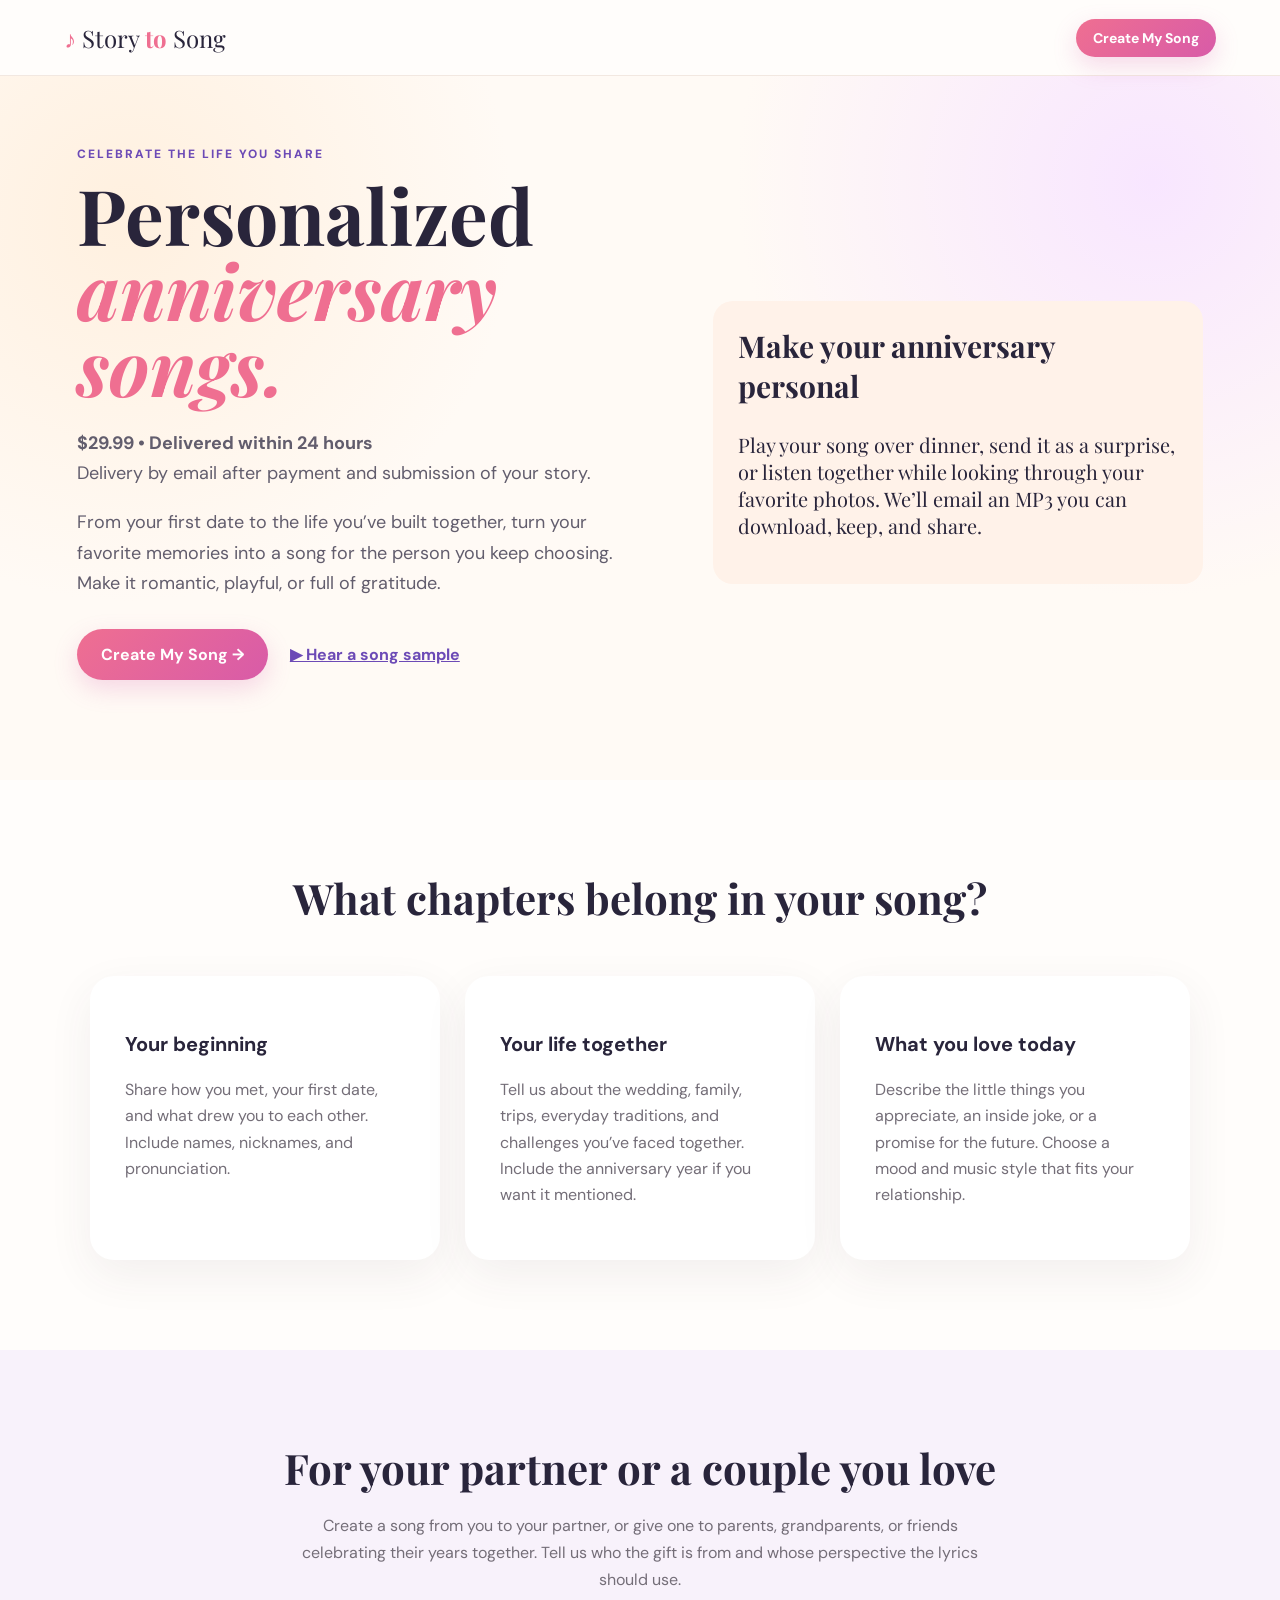
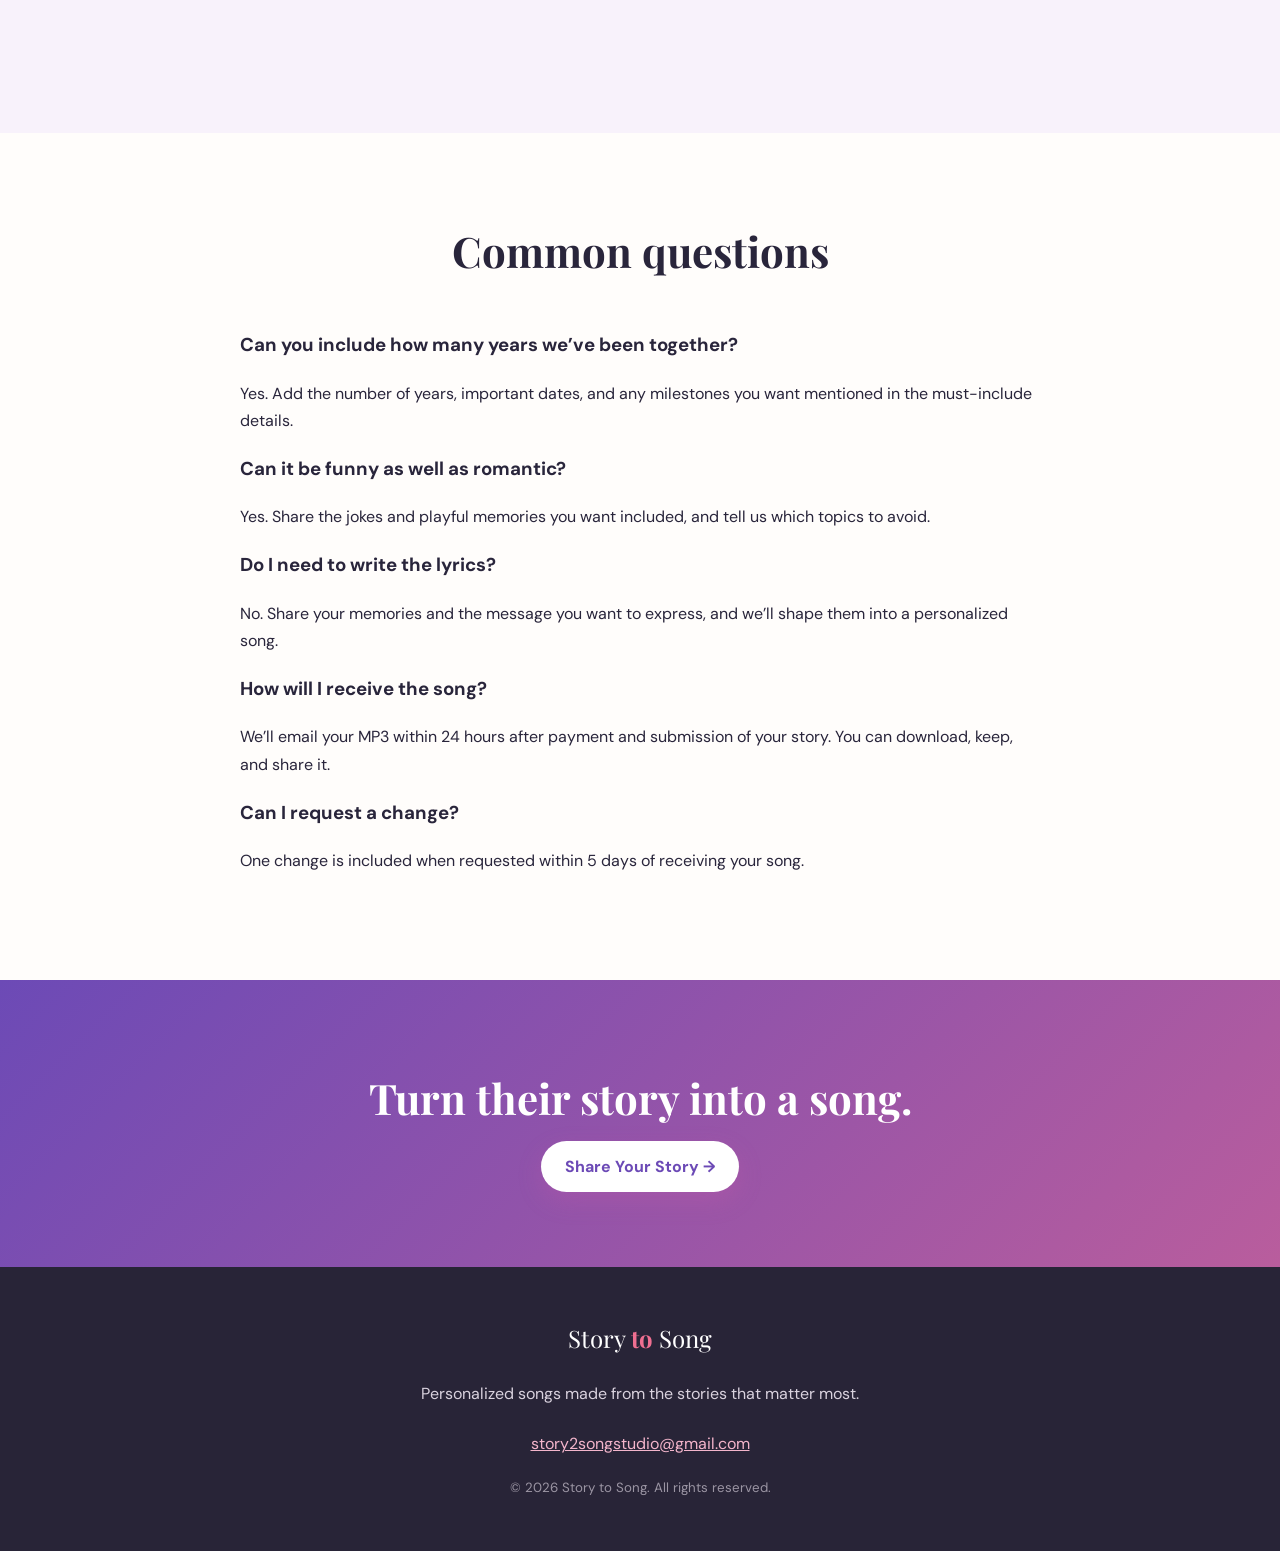
==== anniversary-songs.html @ 54cded85 "Add personalized anniversary song page" ====
<!doctype html><html lang="en"><head><meta charset="utf-8"><meta name="viewport" content="width=device-width,initial-scale=1"><title>Personalized Anniversary Songs | Story to Song</title><meta name="description" content="Celebrate your years together with a personalized anniversary song. $29.99, emailed within 24 hours after payment and story submission."><link rel="canonical" href="https://story-to-song-1.vercel.app/anniversary-songs.html"><meta property="og:type" content="website"><meta property="og:title" content="Personalized Anniversary Songs | Story to Song"><meta property="og:description" content="Celebrate your years together with a personalized anniversary song. $29.99, emailed within 24 hours after payment and story submission."><meta property="og:url" content="https://story-to-song-1.vercel.app/anniversary-songs.html"><meta property="og:image" content="https://story-to-song-1.vercel.app/Screenshot_20261009_060913_ChatGPT.jpg"><meta name="twitter:card" content="summary_large_image"><link rel="preconnect" href="https://fonts.googleapis.com"><link rel="preconnect" href="https://fonts.gstatic.com" crossorigin><link href="https://fonts.googleapis.com/css2?family=DM+Sans:wght@400;500;600;700&amp;family=Playfair+Display:wght@700;800&amp;display=swap" rel="stylesheet"><link rel="stylesheet" href="styles.css"></head><body>
<header class="nav"><a class="brand" href="index.html"><span class="note">♪</span> Story <b>to</b> Song</a><nav><a href="index.html#order" class="pill small">Create My Song</a></nav></header>
<main><section class="hero"><div class="hero-copy"><div class="eyebrow">CELEBRATE THE LIFE YOU SHARE</div><h1>Personalized<br><span>anniversary songs.</span></h1><p><strong>$29.99 • Delivered within 24 hours</strong><br>Delivery by email after payment and submission of your story.</p><p>From your first date to the life you’ve built together, turn your favorite memories into a song for the person you keep choosing. Make it romantic, playful, or full of gratitude.</p><div class="actions"><a href="index.html#order" class="pill">Create My Song →</a><a href="sample.html" class="text-link">▶ Hear a song sample</a></div></div><div class="quote"><h2 style="margin-top:0">Make your anniversary personal</h2><p>Play your song over dinner, send it as a surprise, or listen together while looking through your favorite photos. We’ll email an MP3 you can download, keep, and share.</p></div></section><section class="section"><div class="section-head"><h2>What chapters belong in your song?</h2></div><div class="steps"><article><h3>Your beginning</h3><p>Share how you met, your first date, and what drew you to each other. Include names, nicknames, and pronunciation.</p></article><article><h3>Your life together</h3><p>Tell us about the wedding, family, trips, everyday traditions, and challenges you’ve faced together. Include the anniversary year if you want it mentioned.</p></article><article><h3>What you love today</h3><p>Describe the little things you appreciate, an inside joke, or a promise for the future. Choose a mood and music style that fits your relationship.</p></article></div></section><section class="occasions"><div class="section-head"><h2>For your partner or a couple you love</h2><p style="line-height:1.7">Create a song from you to your partner, or give one to parents, grandparents, or friends celebrating their years together. Tell us who the gift is from and whose perspective the lyrics should use.</p></div></section><section class="section"><div class="section-head"><h2>Common questions</h2></div><div style="max-width:800px;margin:auto;line-height:1.7"><h3>Can you include how many years we’ve been together?</h3><p>Yes. Add the number of years, important dates, and any milestones you want mentioned in the must-include details.</p><h3>Can it be funny as well as romantic?</h3><p>Yes. Share the jokes and playful memories you want included, and tell us which topics to avoid.</p><h3>Do I need to write the lyrics?</h3><p>No. Share your memories and the message you want to express, and we’ll shape them into a personalized song.</p><h3>How will I receive the song?</h3><p>We’ll email your MP3 within 24 hours after payment and submission of your story. You can download, keep, and share it.</p><h3>Can I request a change?</h3><p>One change is included when requested within 5 days of receiving your song.</p></div></section><section class="cta"><div><h2>Turn their story into a song.</h2><a href="index.html#order" class="pill light">Share Your Story →</a></div></section></main><footer><a class="brand" href="index.html">Story <b>to</b> Song</a><p>Personalized songs made from the stories that matter most.</p><a href="mailto:story2songstudio@gmail.com">story2songstudio@gmail.com</a><small>© 2026 Story to Song. All rights reserved.</small></footer>
</body></html>
---- styles.css ----
:root{--ink:#29253b;--purple:#6c4ab6;--pink:#ef6f91;--peach:#ffb58d;--cream:#fff9f2;--yellow:#ffd66b;--mint:#bfe7d1}*{box-sizing:border-box}html{scroll-behavior:smooth}body{margin:0;font-family:'DM Sans',sans-serif;color:var(--ink);background:#fffdfb}.nav{height:76px;display:flex;align-items:center;justify-content:space-between;padding:0 max(5vw,24px);background:rgba(255,253,251,.94);position:sticky;top:0;z-index:10;border-bottom:1px solid #f2e8e1}.brand{font-family:'Playfair Display',serif;font-size:24px;text-decoration:none;color:var(--ink)}.brand b,.note{color:var(--pink)}nav{display:flex;gap:28px;align-items:center}nav a{color:var(--ink);text-decoration:none;font-weight:600;font-size:14px}.pill{display:inline-block;border:0;border-radius:999px;background:linear-gradient(135deg,var(--pink),#d85ba8);color:#fff!important;text-decoration:none;padding:15px 24px;font-weight:700;box-shadow:0 9px 25px rgba(216,91,168,.22);cursor:pointer}.pill.small{padding:10px 17px}.hero{min-height:650px;padding:70px max(6vw,28px);display:grid;grid-template-columns:1.08fr .92fr;align-items:center;gap:60px;background:radial-gradient(circle at 10% 20%,#fff0df,transparent 30%),radial-gradient(circle at 90% 15%,#f8e6ff,transparent 32%),#fffaf5}.eyebrow{font-size:12px;font-weight:800;letter-spacing:2px;color:var(--purple);margin-bottom:15px}.hero h1,.section h2,.occasions h2,.order h2,.cta h2{font-family:'Playfair Display',serif}.hero h1{font-size:clamp(46px,6vw,78px);line-height:.98;margin:0 0 25px}.hero h1 span{color:var(--pink);font-style:italic}.hero-copy>p{font-size:18px;line-height:1.7;max-width:620px;color:#625d6d}.actions{display:flex;gap:22px;align-items:center;margin:30px 0}.text-link{color:var(--purple);font-weight:700}.trust{display:flex;gap:20px;flex-wrap:wrap;font-size:13px;color:#746d7e}.art-card{height:500px;max-width:510px;border-radius:34px;background:linear-gradient(145deg,#ffe1ca,#f4cde7);position:relative;overflow:hidden;box-shadow:0 25px 70px rgba(76,49,85,.18)}.sun{position:absolute;width:290px;height:290px;border-radius:50%;background:#ffd46e;right:-40px;top:-45px}.record{position:absolute;width:300px;height:300px;border-radius:50%;background:repeating-radial-gradient(circle,#29253b 0 7px,#353047 8px 13px);left:55px;top:85px;box-shadow:0 22px 45px #7f607744}.record:after{content:'';position:absolute;inset:96px;border-radius:50%;background:var(--pink);border:10px solid #f39db2}.label{position:absolute;z-index:2;left:116px;top:119px;text-align:center;font-size:13px;font-weight:800;color:#fff}.float{position:absolute;font-size:34px;color:#fff;text-shadow:0 5px 15px #6e4c7144}.f1{right:52px;top:130px}.f2{right:72px;top:230px}.f3{left:35px;top:55px}.caption{position:absolute;left:35px;right:35px;bottom:25px;background:#fffdfbea;border-radius:18px;padding:17px 20px}.caption span{color:#756d79;font-size:13px}.section,.occasions,.order{padding:90px max(6vw,28px)}.section-head{text-align:center;max-width:720px;margin:0 auto 50px}.section-head h2,.order h2{font-size:42px;margin:0 0 15px}.section-head p{color:#746e78}.steps{display:grid;grid-template-columns:repeat(3,1fr);gap:25px;max-width:1100px;margin:auto}.steps article{padding:35px;border-radius:24px;background:#fff;box-shadow:0 15px 45px #44334212;position:relative}.icon{font-size:31px}.num{position:absolute;right:28px;top:30px;font-weight:800;color:#e8dce7}.steps h3{font-size:20px}.steps p{line-height:1.65;color:#746e78}.occasions{background:#f8f2fb}.chips{display:flex;flex-wrap:wrap;justify-content:center;gap:14px;max-width:900px;margin:auto}.chips span{background:white;padding:14px 20px;border-radius:999px;box-shadow:0 7px 20px #44334210;font-weight:600}.order{display:grid;grid-template-columns:.75fr 1.25fr;gap:60px;max-width:1250px;margin:auto}.order-intro p{line-height:1.7;color:#746e78}.quote{margin-top:30px;padding:25px;border-radius:20px;background:#fff2e9;font-family:'Playfair Display',serif;font-size:20px}.form{display:grid;grid-template-columns:1fr 1fr;gap:20px;background:#fff;padding:34px;border-radius:28px;box-shadow:0 18px 60px #3b28451a}.form label{font-weight:700;font-size:13px}.form input,.form select,.form textarea{display:block;width:100%;margin-top:8px;padding:14px;border:1px solid #e9dde5;border-radius:12px;background:#fffdfd;font:inherit;color:var(--ink);outline:none}.form input:focus,.form select:focus,.form textarea:focus{border-color:#c693c5;box-shadow:0 0 0 3px #f4e6f4}.full{grid-column:1/-1}.form-note{font-size:12px;line-height:1.6;color:#766e79;background:#faf5f8;padding:15px;border-radius:12px}.submit{grid-column:1/-1;font-size:16px}.cta{padding:75px 25px;text-align:center;background:linear-gradient(135deg,#6c4ab6,#b95d9d);color:#fff}.cta>div{max-width:760px;margin:auto}.cta>div>span{font-size:35px}.cta h2{font-size:42px;margin:15px}.cta p{opacity:.88;margin-bottom:28px}.light{background:#fff;color:var(--purple)!important}footer{text-align:center;padding:55px 25px;background:#282437;color:#d9d2de;display:flex;flex-direction:column;align-items:center;gap:13px}footer .brand{color:#fff}footer a{color:#f3b5cb}footer small{opacity:.65;margin-top:12px}@media(max-width:820px){nav>a:not(.pill){display:none}.hero{grid-template-columns:1fr;padding-top:45px}.hero-copy{text-align:center}.hero-copy>p{margin-left:auto;margin-right:auto}.actions,.trust{justify-content:center}.art-card{width:100%;height:420px;margin:auto}.record{transform:scale(.82);transform-origin:left top}.steps{grid-template-columns:1fr}.order{grid-template-columns:1fr}.order-intro{text-align:center}.form{grid-template-columns:1fr}.form label,.full,.submit{grid-column:1}.section,.occasions,.order{padding-top:65px;padding-bottom:65px}}@media(max-width:470px){.nav{padding:0 16px}.brand{font-size:20px}.pill.small{font-size:12px;padding:9px 12px}.hero{padding-left:20px;padding-right:20px}.hero h1{font-size:46px}.actions{flex-direction:column}.art-card{height:360px}.record{left:18px;top:58px;transform:scale(.72)}.caption{left:18px;right:18px}.form{padding:22px}.section-head h2,.order h2,.cta h2{font-size:34px}}
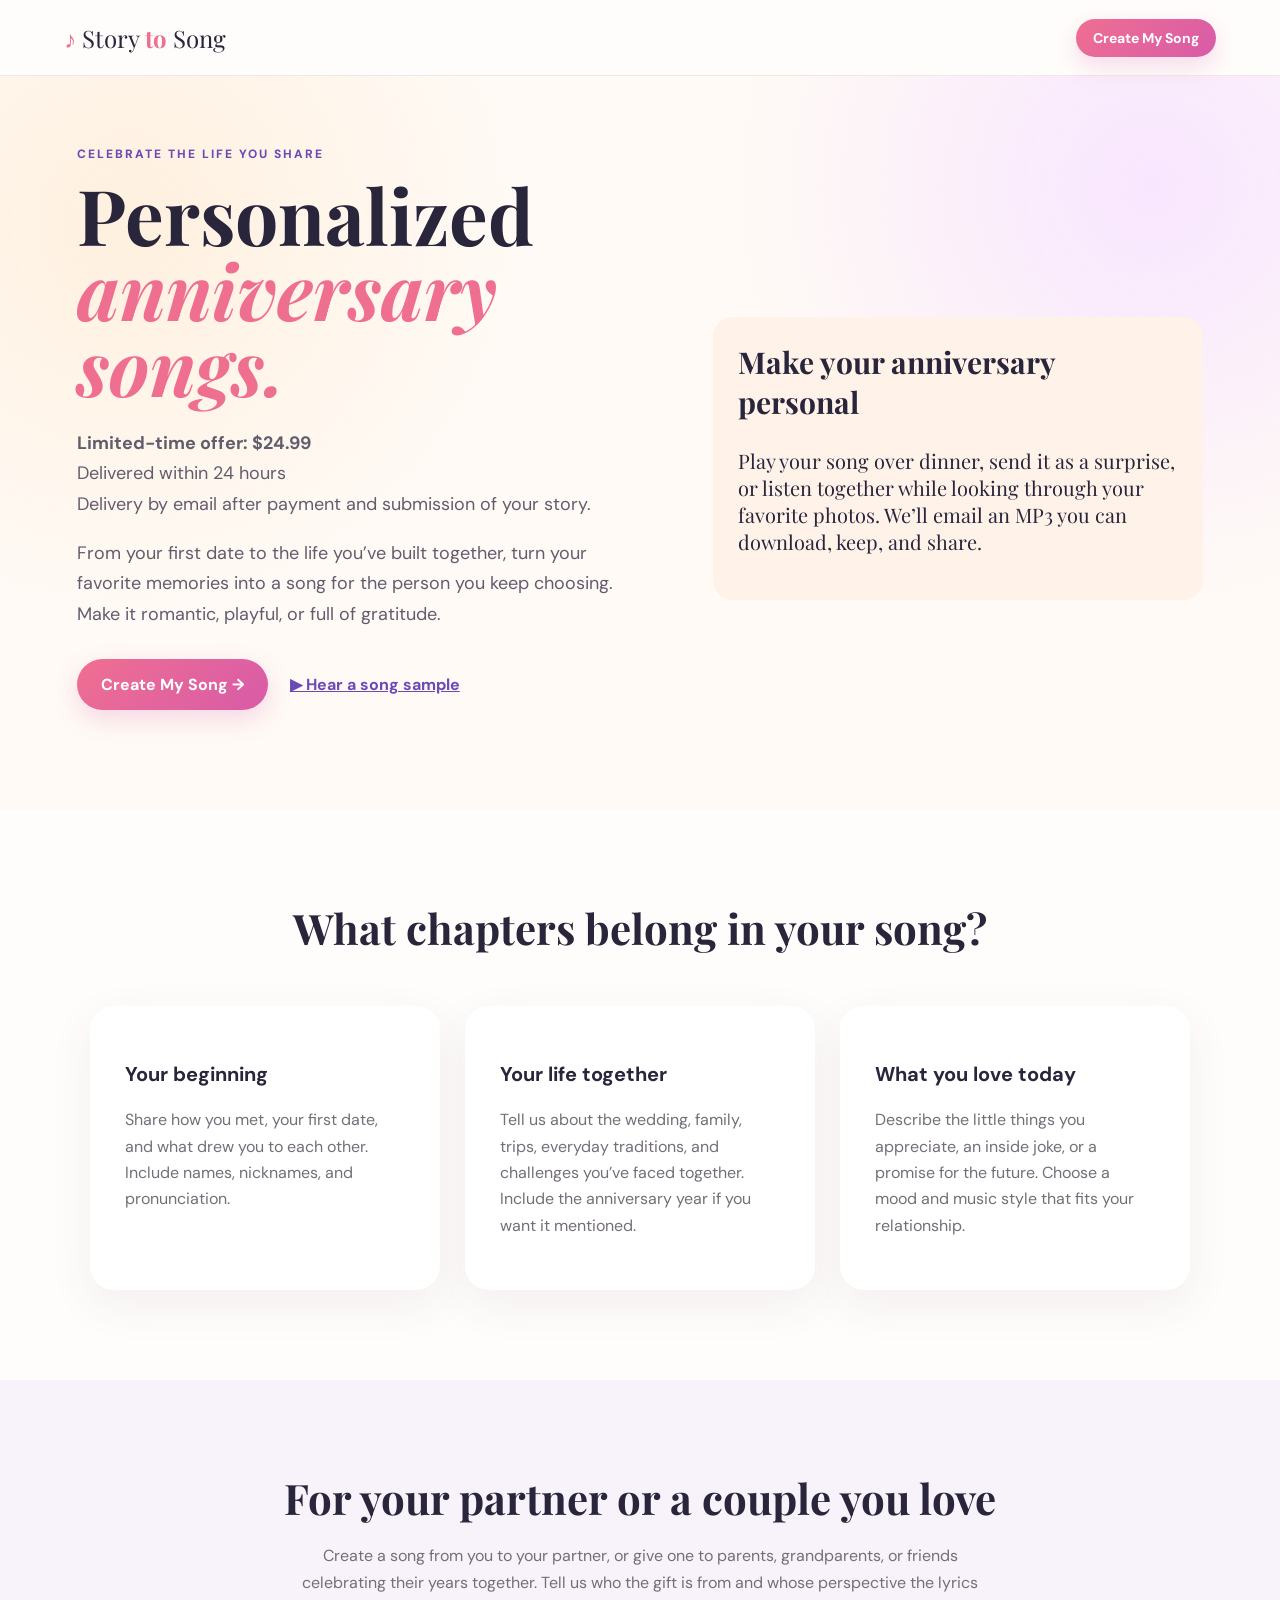
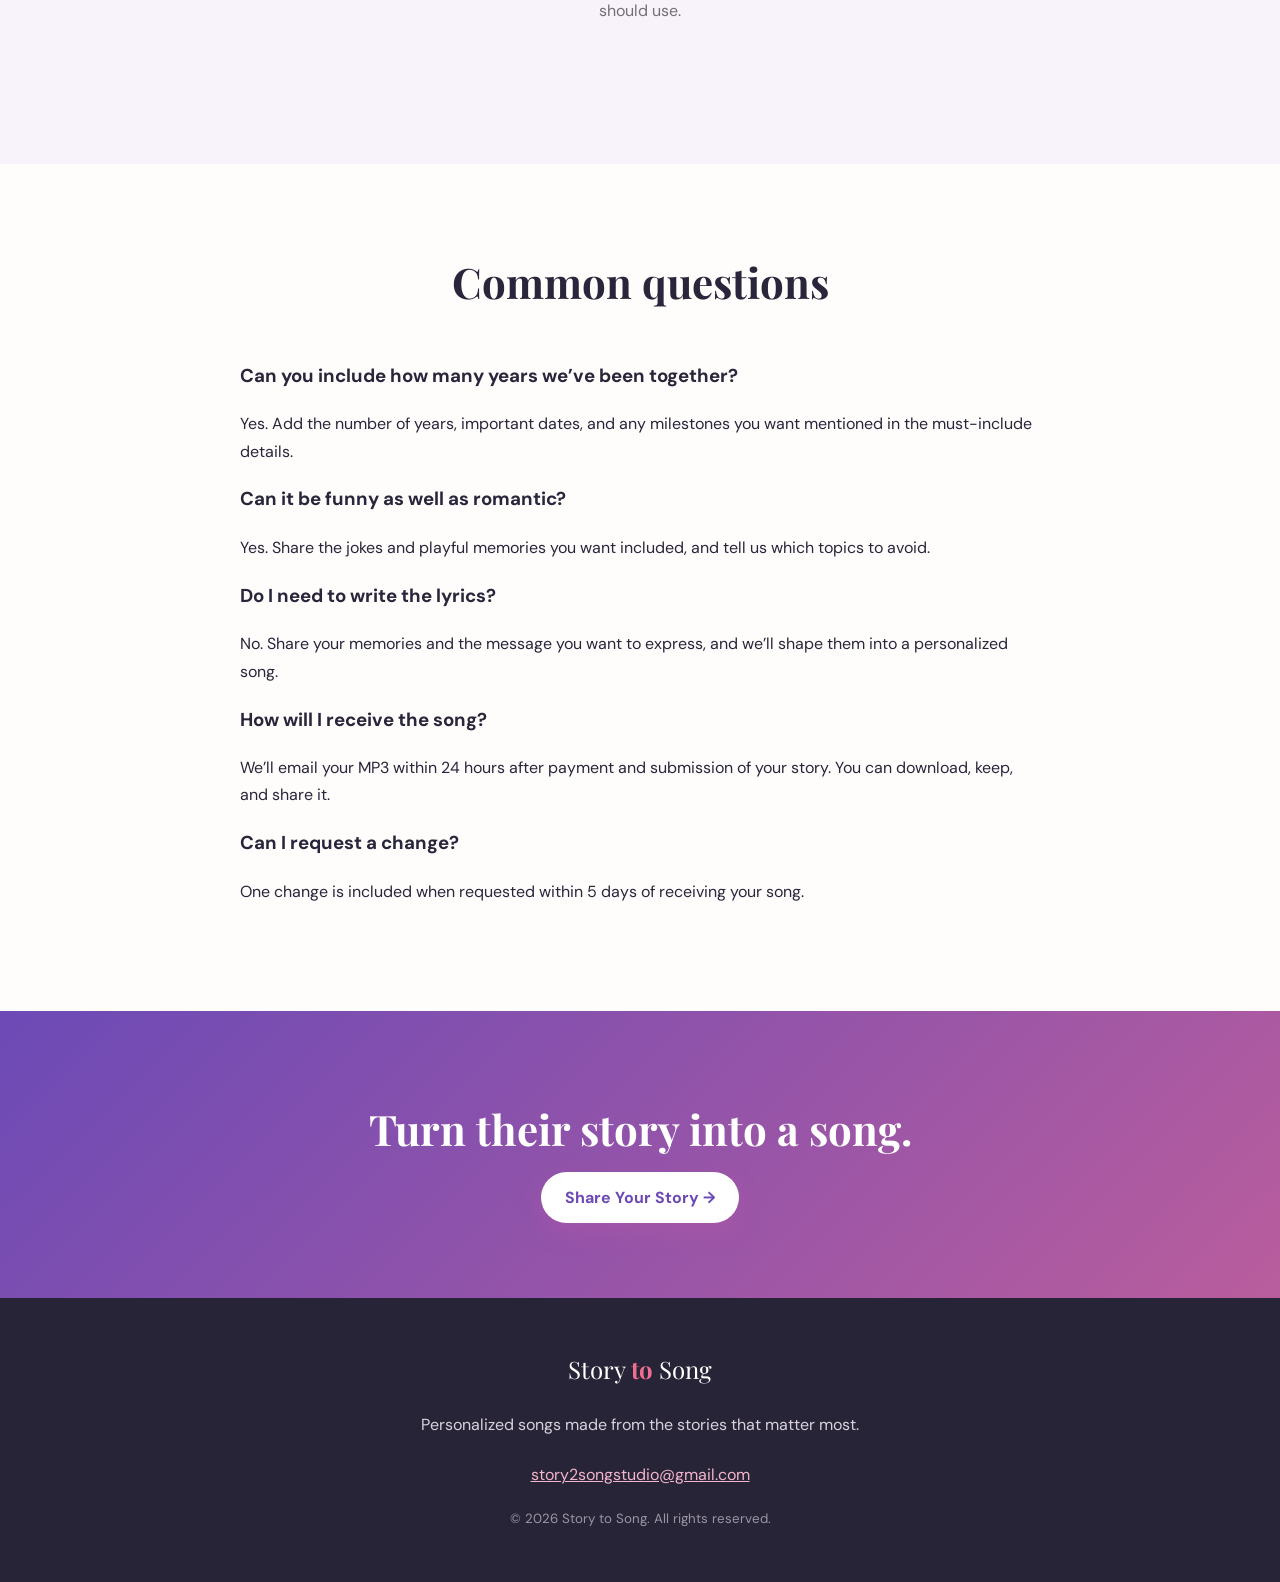
==== commit 645a3599: "Offer personalized songs for $24.99 for a limited time across site" ====
--- a/anniversary-songs.html
+++ b/anniversary-songs.html
@@ -1,4 +1,4 @@
-<!doctype html><html lang="en"><head><meta charset="utf-8"><meta name="viewport" content="width=device-width,initial-scale=1"><title>Personalized Anniversary Songs | Story to Song</title><meta name="description" content="Celebrate your years together with a personalized anniversary song. $29.99, emailed within 24 hours after payment and story submission."><link rel="canonical" href="https://story-to-song-1.vercel.app/anniversary-songs.html"><meta property="og:type" content="website"><meta property="og:title" content="Personalized Anniversary Songs | Story to Song"><meta property="og:description" content="Celebrate your years together with a personalized anniversary song. $29.99, emailed within 24 hours after payment and story submission."><meta property="og:url" content="https://story-to-song-1.vercel.app/anniversary-songs.html"><meta property="og:image" content="https://story-to-song-1.vercel.app/Screenshot_20261009_060913_ChatGPT.jpg"><meta name="twitter:card" content="summary_large_image"><link rel="preconnect" href="https://fonts.googleapis.com"><link rel="preconnect" href="https://fonts.gstatic.com" crossorigin><link href="https://fonts.googleapis.com/css2?family=DM+Sans:wght@400;500;600;700&amp;family=Playfair+Display:wght@700;800&amp;display=swap" rel="stylesheet"><link rel="stylesheet" href="styles.css"></head><body>
+<!doctype html><html lang="en"><head><meta charset="utf-8"><meta name="viewport" content="width=device-width,initial-scale=1"><title>Personalized Anniversary Songs | Story to Song</title><meta name="description" content="Celebrate your years together with a personalized anniversary song. $24.99 for a limited time, emailed within 24 hours after payment and story submission."><link rel="canonical" href="https://story-to-song-1.vercel.app/anniversary-songs.html"><meta property="og:type" content="website"><meta property="og:title" content="Personalized Anniversary Songs | Story to Song"><meta property="og:description" content="Celebrate your years together with a personalized anniversary song. $24.99 for a limited time, emailed within 24 hours after payment and story submission."><meta property="og:url" content="https://story-to-song-1.vercel.app/anniversary-songs.html"><meta property="og:image" content="https://story-to-song-1.vercel.app/Screenshot_20261009_060913_ChatGPT.jpg"><meta name="twitter:card" content="summary_large_image"><link rel="preconnect" href="https://fonts.googleapis.com"><link rel="preconnect" href="https://fonts.gstatic.com" crossorigin><link href="https://fonts.googleapis.com/css2?family=DM+Sans:wght@400;500;600;700&amp;family=Playfair+Display:wght@700;800&amp;display=swap" rel="stylesheet"><link rel="stylesheet" href="styles.css"></head><body>
 <header class="nav"><a class="brand" href="index.html"><span class="note">♪</span> Story <b>to</b> Song</a><nav><a href="index.html#order" class="pill small">Create My Song</a></nav></header>
-<main><section class="hero"><div class="hero-copy"><div class="eyebrow">CELEBRATE THE LIFE YOU SHARE</div><h1>Personalized<br><span>anniversary songs.</span></h1><p><strong>$29.99 • Delivered within 24 hours</strong><br>Delivery by email after payment and submission of your story.</p><p>From your first date to the life you’ve built together, turn your favorite memories into a song for the person you keep choosing. Make it romantic, playful, or full of gratitude.</p><div class="actions"><a href="index.html#order" class="pill">Create My Song →</a><a href="sample.html" class="text-link">▶ Hear a song sample</a></div></div><div class="quote"><h2 style="margin-top:0">Make your anniversary personal</h2><p>Play your song over dinner, send it as a surprise, or listen together while looking through your favorite photos. We’ll email an MP3 you can download, keep, and share.</p></div></section><section class="section"><div class="section-head"><h2>What chapters belong in your song?</h2></div><div class="steps"><article><h3>Your beginning</h3><p>Share how you met, your first date, and what drew you to each other. Include names, nicknames, and pronunciation.</p></article><article><h3>Your life together</h3><p>Tell us about the wedding, family, trips, everyday traditions, and challenges you’ve faced together. Include the anniversary year if you want it mentioned.</p></article><article><h3>What you love today</h3><p>Describe the little things you appreciate, an inside joke, or a promise for the future. Choose a mood and music style that fits your relationship.</p></article></div></section><section class="occasions"><div class="section-head"><h2>For your partner or a couple you love</h2><p style="line-height:1.7">Create a song from you to your partner, or give one to parents, grandparents, or friends celebrating their years together. Tell us who the gift is from and whose perspective the lyrics should use.</p></div></section><section class="section"><div class="section-head"><h2>Common questions</h2></div><div style="max-width:800px;margin:auto;line-height:1.7"><h3>Can you include how many years we’ve been together?</h3><p>Yes. Add the number of years, important dates, and any milestones you want mentioned in the must-include details.</p><h3>Can it be funny as well as romantic?</h3><p>Yes. Share the jokes and playful memories you want included, and tell us which topics to avoid.</p><h3>Do I need to write the lyrics?</h3><p>No. Share your memories and the message you want to express, and we’ll shape them into a personalized song.</p><h3>How will I receive the song?</h3><p>We’ll email your MP3 within 24 hours after payment and submission of your story. You can download, keep, and share it.</p><h3>Can I request a change?</h3><p>One change is included when requested within 5 days of receiving your song.</p></div></section><section class="cta"><div><h2>Turn their story into a song.</h2><a href="index.html#order" class="pill light">Share Your Story →</a></div></section></main><footer><a class="brand" href="index.html">Story <b>to</b> Song</a><p>Personalized songs made from the stories that matter most.</p><a href="mailto:story2songstudio@gmail.com">story2songstudio@gmail.com</a><small>© 2026 Story to Song. All rights reserved.</small></footer>
+<main><section class="hero"><div class="hero-copy"><div class="eyebrow">CELEBRATE THE LIFE YOU SHARE</div><h1>Personalized<br><span>anniversary songs.</span></h1><p><strong>Limited-time offer: $24.99</strong><br>Delivered within 24 hours<br>Delivery by email after payment and submission of your story.</p><p>From your first date to the life you’ve built together, turn your favorite memories into a song for the person you keep choosing. Make it romantic, playful, or full of gratitude.</p><div class="actions"><a href="index.html#order" class="pill">Create My Song →</a><a href="sample.html" class="text-link">▶ Hear a song sample</a></div></div><div class="quote"><h2 style="margin-top:0">Make your anniversary personal</h2><p>Play your song over dinner, send it as a surprise, or listen together while looking through your favorite photos. We’ll email an MP3 you can download, keep, and share.</p></div></section><section class="section"><div class="section-head"><h2>What chapters belong in your song?</h2></div><div class="steps"><article><h3>Your beginning</h3><p>Share how you met, your first date, and what drew you to each other. Include names, nicknames, and pronunciation.</p></article><article><h3>Your life together</h3><p>Tell us about the wedding, family, trips, everyday traditions, and challenges you’ve faced together. Include the anniversary year if you want it mentioned.</p></article><article><h3>What you love today</h3><p>Describe the little things you appreciate, an inside joke, or a promise for the future. Choose a mood and music style that fits your relationship.</p></article></div></section><section class="occasions"><div class="section-head"><h2>For your partner or a couple you love</h2><p style="line-height:1.7">Create a song from you to your partner, or give one to parents, grandparents, or friends celebrating their years together. Tell us who the gift is from and whose perspective the lyrics should use.</p></div></section><section class="section"><div class="section-head"><h2>Common questions</h2></div><div style="max-width:800px;margin:auto;line-height:1.7"><h3>Can you include how many years we’ve been together?</h3><p>Yes. Add the number of years, important dates, and any milestones you want mentioned in the must-include details.</p><h3>Can it be funny as well as romantic?</h3><p>Yes. Share the jokes and playful memories you want included, and tell us which topics to avoid.</p><h3>Do I need to write the lyrics?</h3><p>No. Share your memories and the message you want to express, and we’ll shape them into a personalized song.</p><h3>How will I receive the song?</h3><p>We’ll email your MP3 within 24 hours after payment and submission of your story. You can download, keep, and share it.</p><h3>Can I request a change?</h3><p>One change is included when requested within 5 days of receiving your song.</p></div></section><section class="cta"><div><h2>Turn their story into a song.</h2><a href="index.html#order" class="pill light">Share Your Story →</a></div></section></main><footer><a class="brand" href="index.html">Story <b>to</b> Song</a><p>Personalized songs made from the stories that matter most.</p><a href="mailto:story2songstudio@gmail.com">story2songstudio@gmail.com</a><small>© 2026 Story to Song. All rights reserved.</small></footer>
 </body></html>
--- a/styles.css
+++ b/styles.css
@@ -1 +1,36 @@
 :root{--ink:#29253b;--purple:#6c4ab6;--pink:#ef6f91;--peach:#ffb58d;--cream:#fff9f2;--yellow:#ffd66b;--mint:#bfe7d1}*{box-sizing:border-box}html{scroll-behavior:smooth}body{margin:0;font-family:'DM Sans',sans-serif;color:var(--ink);background:#fffdfb}.nav{height:76px;display:flex;align-items:center;justify-content:space-between;padding:0 max(5vw,24px);background:rgba(255,253,251,.94);position:sticky;top:0;z-index:10;border-bottom:1px solid #f2e8e1}.brand{font-family:'Playfair Display',serif;font-size:24px;text-decoration:none;color:var(--ink)}.brand b,.note{color:var(--pink)}nav{display:flex;gap:28px;align-items:center}nav a{color:var(--ink);text-decoration:none;font-weight:600;font-size:14px}.pill{display:inline-block;border:0;border-radius:999px;background:linear-gradient(135deg,var(--pink),#d85ba8);color:#fff!important;text-decoration:none;padding:15px 24px;font-weight:700;box-shadow:0 9px 25px rgba(216,91,168,.22);cursor:pointer}.pill.small{padding:10px 17px}.hero{min-height:650px;padding:70px max(6vw,28px);display:grid;grid-template-columns:1.08fr .92fr;align-items:center;gap:60px;background:radial-gradient(circle at 10% 20%,#fff0df,transparent 30%),radial-gradient(circle at 90% 15%,#f8e6ff,transparent 32%),#fffaf5}.eyebrow{font-size:12px;font-weight:800;letter-spacing:2px;color:var(--purple);margin-bottom:15px}.hero h1,.section h2,.occasions h2,.order h2,.cta h2{font-family:'Playfair Display',serif}.hero h1{font-size:clamp(46px,6vw,78px);line-height:.98;margin:0 0 25px}.hero h1 span{color:var(--pink);font-style:italic}.hero-copy>p{font-size:18px;line-height:1.7;max-width:620px;color:#625d6d}.actions{display:flex;gap:22px;align-items:center;margin:30px 0}.text-link{color:var(--purple);font-weight:700}.trust{display:flex;gap:20px;flex-wrap:wrap;font-size:13px;color:#746d7e}.art-card{height:500px;max-width:510px;border-radius:34px;background:linear-gradient(145deg,#ffe1ca,#f4cde7);position:relative;overflow:hidden;box-shadow:0 25px 70px rgba(76,49,85,.18)}.sun{position:absolute;width:290px;height:290px;border-radius:50%;background:#ffd46e;right:-40px;top:-45px}.record{position:absolute;width:300px;height:300px;border-radius:50%;background:repeating-radial-gradient(circle,#29253b 0 7px,#353047 8px 13px);left:55px;top:85px;box-shadow:0 22px 45px #7f607744}.record:after{content:'';position:absolute;inset:96px;border-radius:50%;background:var(--pink);border:10px solid #f39db2}.label{position:absolute;z-index:2;left:116px;top:119px;text-align:center;font-size:13px;font-weight:800;color:#fff}.float{position:absolute;font-size:34px;color:#fff;text-shadow:0 5px 15px #6e4c7144}.f1{right:52px;top:130px}.f2{right:72px;top:230px}.f3{left:35px;top:55px}.caption{position:absolute;left:35px;right:35px;bottom:25px;background:#fffdfbea;border-radius:18px;padding:17px 20px}.caption span{color:#756d79;font-size:13px}.section,.occasions,.order{padding:90px max(6vw,28px)}.section-head{text-align:center;max-width:720px;margin:0 auto 50px}.section-head h2,.order h2{font-size:42px;margin:0 0 15px}.section-head p{color:#746e78}.steps{display:grid;grid-template-columns:repeat(3,1fr);gap:25px;max-width:1100px;margin:auto}.steps article{padding:35px;border-radius:24px;background:#fff;box-shadow:0 15px 45px #44334212;position:relative}.icon{font-size:31px}.num{position:absolute;right:28px;top:30px;font-weight:800;color:#e8dce7}.steps h3{font-size:20px}.steps p{line-height:1.65;color:#746e78}.occasions{background:#f8f2fb}.chips{display:flex;flex-wrap:wrap;justify-content:center;gap:14px;max-width:900px;margin:auto}.chips span{background:white;padding:14px 20px;border-radius:999px;box-shadow:0 7px 20px #44334210;font-weight:600}.order{display:grid;grid-template-columns:.75fr 1.25fr;gap:60px;max-width:1250px;margin:auto}.order-intro p{line-height:1.7;color:#746e78}.quote{margin-top:30px;padding:25px;border-radius:20px;background:#fff2e9;font-family:'Playfair Display',serif;font-size:20px}.form{display:grid;grid-template-columns:1fr 1fr;gap:20px;background:#fff;padding:34px;border-radius:28px;box-shadow:0 18px 60px #3b28451a}.form label{font-weight:700;font-size:13px}.form input,.form select,.form textarea{display:block;width:100%;margin-top:8px;padding:14px;border:1px solid #e9dde5;border-radius:12px;background:#fffdfd;font:inherit;color:var(--ink);outline:none}.form input:focus,.form select:focus,.form textarea:focus{border-color:#c693c5;box-shadow:0 0 0 3px #f4e6f4}.full{grid-column:1/-1}.form-note{font-size:12px;line-height:1.6;color:#766e79;background:#faf5f8;padding:15px;border-radius:12px}.submit{grid-column:1/-1;font-size:16px}.cta{padding:75px 25px;text-align:center;background:linear-gradient(135deg,#6c4ab6,#b95d9d);color:#fff}.cta>div{max-width:760px;margin:auto}.cta>div>span{font-size:35px}.cta h2{font-size:42px;margin:15px}.cta p{opacity:.88;margin-bottom:28px}.light{background:#fff;color:var(--purple)!important}footer{text-align:center;padding:55px 25px;background:#282437;color:#d9d2de;display:flex;flex-direction:column;align-items:center;gap:13px}footer .brand{color:#fff}footer a{color:#f3b5cb}footer small{opacity:.65;margin-top:12px}@media(max-width:820px){nav>a:not(.pill){display:none}.hero{grid-template-columns:1fr;padding-top:45px}.hero-copy{text-align:center}.hero-copy>p{margin-left:auto;margin-right:auto}.actions,.trust{justify-content:center}.art-card{width:100%;height:420px;margin:auto}.record{transform:scale(.82);transform-origin:left top}.steps{grid-template-columns:1fr}.order{grid-template-columns:1fr}.order-intro{text-align:center}.form{grid-template-columns:1fr}.form label,.full,.submit{grid-column:1}.section,.occasions,.order{padding-top:65px;padding-bottom:65px}}@media(max-width:470px){.nav{padding:0 16px}.brand{font-size:20px}.pill.small{font-size:12px;padding:9px 12px}.hero{padding-left:20px;padding-right:20px}.hero h1{font-size:46px}.actions{flex-direction:column}.art-card{height:360px}.record{left:18px;top:58px;transform:scale(.72)}.caption{left:18px;right:18px}.form{padding:22px}.section-head h2,.order h2,.cta h2{font-size:34px}}
+
+/* Order form sections and price summary */
+.price-card{margin:24px 0;padding:26px;border:1px solid #eedce8;border-radius:24px;background:linear-gradient(145deg,#fff2e9,#faf0fc);box-shadow:0 10px 30px #4433420d}
+.price-card .eyebrow{display:block;letter-spacing:1.2px}
+.price-amount{font-size:44px;font-weight:800;color:var(--purple);line-height:1.1}
+.price-card p{margin:12px 0}
+.price-card ul{padding-left:20px;margin-bottom:0;color:#625d6d;line-height:1.7}
+.price-card li+li{margin-top:10px}
+.form-section-heading{display:flex;align-items:center;gap:12px;padding:16px 0 4px;border-top:1px solid #eee2eb}
+.form-section-heading span{display:flex;align-items:center;justify-content:center;width:32px;height:32px;flex-shrink:0;border-radius:50%;background:#f3e6f8;color:var(--purple);font-weight:800}
+.form-section-heading h3{margin:0;font-size:19px}
+.form label{font-size:14px;line-height:1.5}
+.form label small{display:block;margin-top:7px;font-size:12px;line-height:1.5;font-weight:400;color:#746e78}
+.form textarea{resize:vertical}
+.form :is(input,select,textarea){font-size:16px}
+@media(max-width:820px){.price-card{text-align:left;max-width:520px;margin:24px auto}.form{gap:22px}.form-section-heading{scroll-margin-top:90px}}
+
+/* Homepage sample and easier occasion browsing */
+.sample-preview{padding:48px 24px;text-align:center;background:#fff5fa}
+.sample-preview h2{font-family:'Playfair Display',serif;font-size:clamp(25px,4vw,36px);margin:10px 0}
+.sample-preview p{color:#625d6d;line-height:1.6}
+.sample-preview audio{display:block;width:100%;max-width:600px;margin:22px auto}
+.sample-preview a{color:var(--purple);font-weight:700}
+.occasion-cards{display:grid;grid-template-columns:repeat(3,minmax(0,1fr));gap:16px}
+.occasion-cards span{padding:0;border-radius:18px;text-align:center}
+.occasion-cards span>a{display:flex;align-items:center;justify-content:center;min-height:76px;padding:18px;text-decoration:none!important;border-radius:18px}
+.occasion-cards span:not(:has(a)){padding:22px 18px;display:flex;align-items:center;justify-content:center}
+.occasion-cards a:hover{background:#fff0f5}
+.occasion-cards a:focus-visible,.optional-details summary:focus-visible{outline:3px solid var(--purple);outline-offset:3px}
+.optional-details{background:#faf5f8;border:1px solid #eee2eb;border-radius:16px;padding:18px}
+.optional-details summary{font-size:15px;font-weight:700;cursor:pointer;line-height:1.5;min-height:30px}
+.optional-details>p{font-size:13px;color:#746e78;line-height:1.6}
+.optional-fields{display:grid;grid-template-columns:1fr 1fr;gap:20px}
+@media(max-width:820px){.optional-fields{grid-template-columns:1fr}.optional-fields label{grid-column:1}}
+@media(max-width:470px){.occasion-cards{grid-template-columns:repeat(2,minmax(0,1fr));gap:12px}.occasion-cards span>a{min-height:86px;padding:14px;font-size:14px}.sample-preview{padding:38px 20px}}
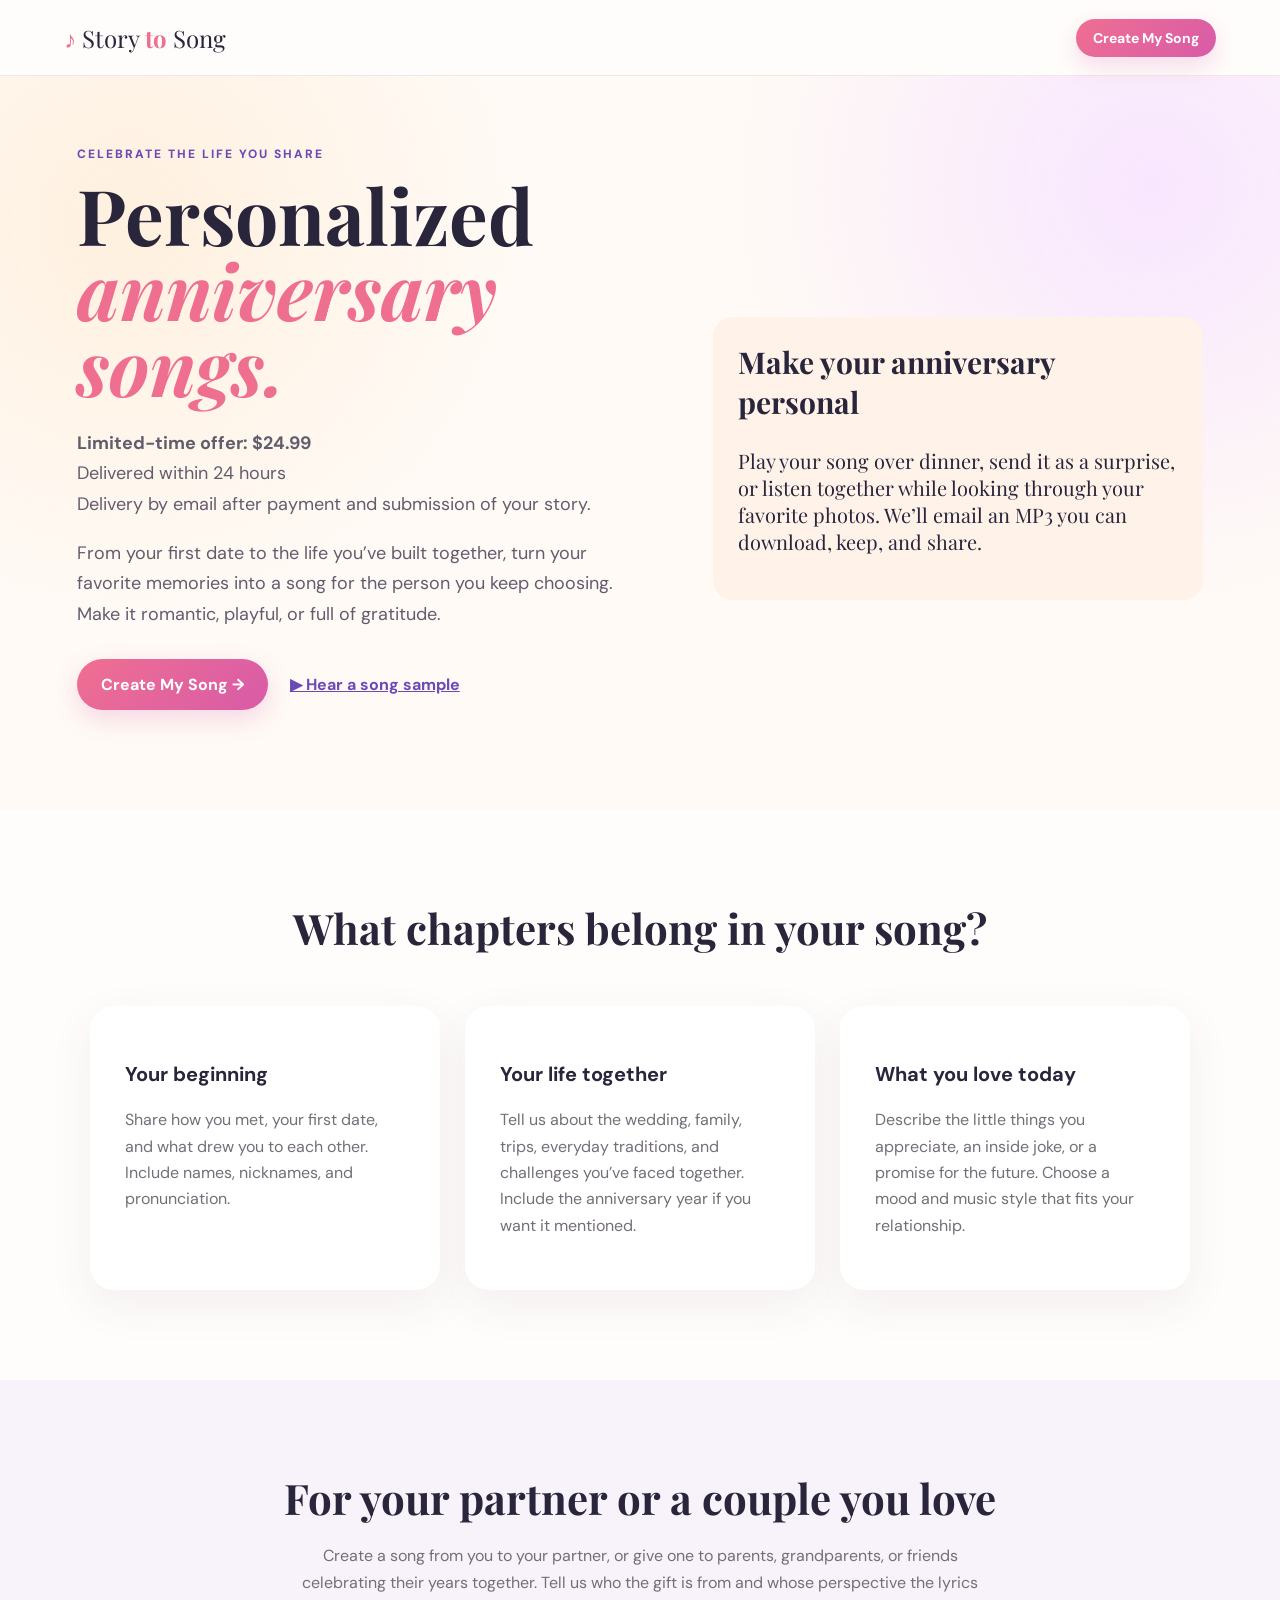
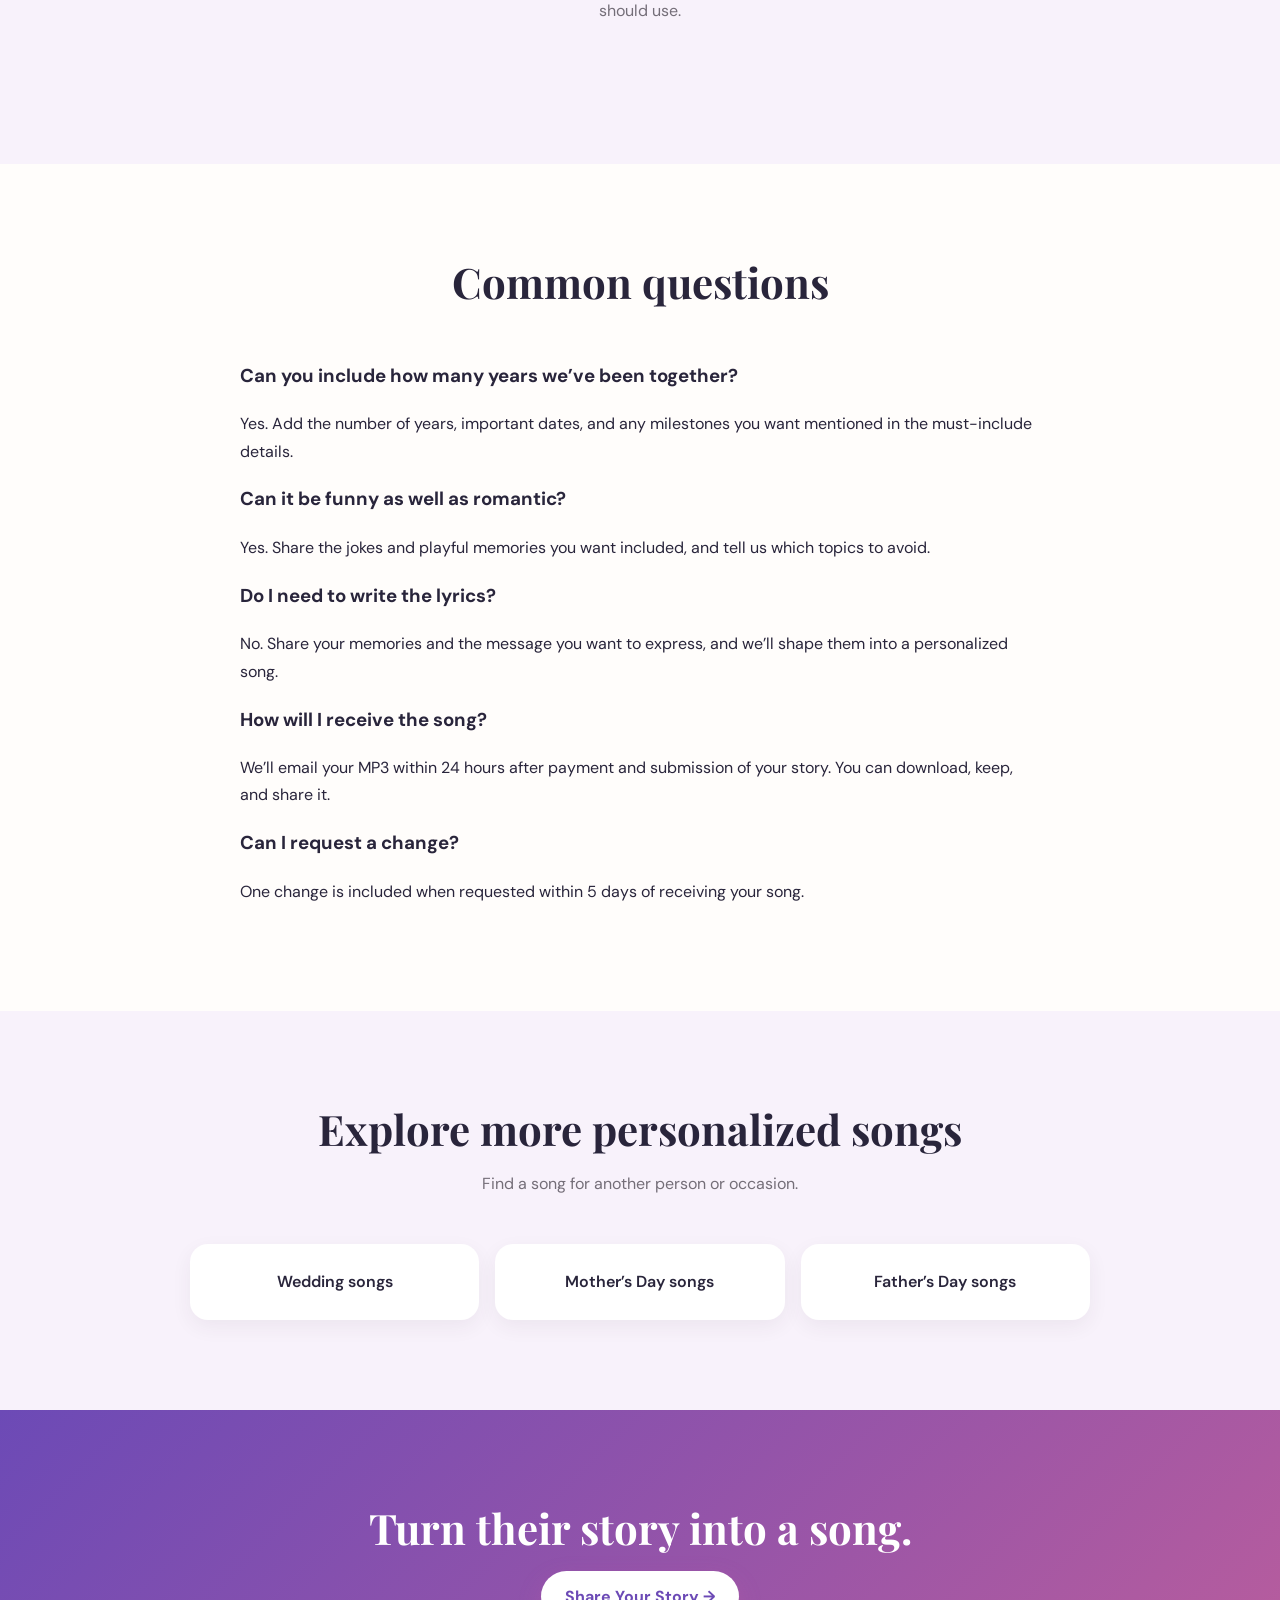
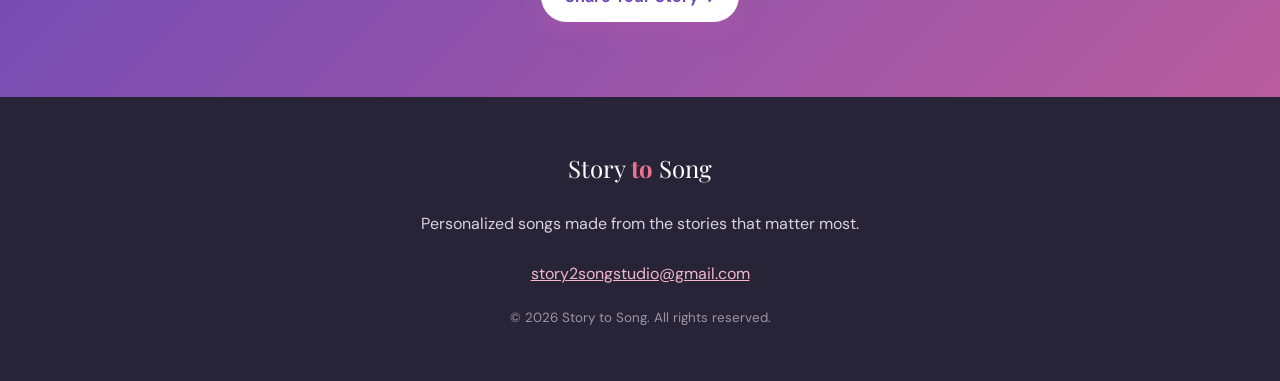
==== commit e95279f6: "Link related personalized song occasion pages" ====
--- a/anniversary-songs.html
+++ b/anniversary-songs.html
@@ -1,4 +1,5 @@
 <!doctype html><html lang="en"><head><meta charset="utf-8"><meta name="viewport" content="width=device-width,initial-scale=1"><title>Personalized Anniversary Songs | Story to Song</title><meta name="description" content="Celebrate your years together with a personalized anniversary song. $24.99 for a limited time, emailed within 24 hours after payment and story submission."><link rel="canonical" href="https://story-to-song-1.vercel.app/anniversary-songs.html"><meta property="og:type" content="website"><meta property="og:title" content="Personalized Anniversary Songs | Story to Song"><meta property="og:description" content="Celebrate your years together with a personalized anniversary song. $24.99 for a limited time, emailed within 24 hours after payment and story submission."><meta property="og:url" content="https://story-to-song-1.vercel.app/anniversary-songs.html"><meta property="og:image" content="https://story-to-song-1.vercel.app/Screenshot_20261009_060913_ChatGPT.jpg"><meta name="twitter:card" content="summary_large_image"><link rel="preconnect" href="https://fonts.googleapis.com"><link rel="preconnect" href="https://fonts.gstatic.com" crossorigin><link href="https://fonts.googleapis.com/css2?family=DM+Sans:wght@400;500;600;700&amp;family=Playfair+Display:wght@700;800&amp;display=swap" rel="stylesheet"><link rel="stylesheet" href="styles.css"></head><body>
 <header class="nav"><a class="brand" href="index.html"><span class="note">♪</span> Story <b>to</b> Song</a><nav><a href="index.html#order" class="pill small">Create My Song</a></nav></header>
-<main><section class="hero"><div class="hero-copy"><div class="eyebrow">CELEBRATE THE LIFE YOU SHARE</div><h1>Personalized<br><span>anniversary songs.</span></h1><p><strong>Limited-time offer: $24.99</strong><br>Delivered within 24 hours<br>Delivery by email after payment and submission of your story.</p><p>From your first date to the life you’ve built together, turn your favorite memories into a song for the person you keep choosing. Make it romantic, playful, or full of gratitude.</p><div class="actions"><a href="index.html#order" class="pill">Create My Song →</a><a href="sample.html" class="text-link">▶ Hear a song sample</a></div></div><div class="quote"><h2 style="margin-top:0">Make your anniversary personal</h2><p>Play your song over dinner, send it as a surprise, or listen together while looking through your favorite photos. We’ll email an MP3 you can download, keep, and share.</p></div></section><section class="section"><div class="section-head"><h2>What chapters belong in your song?</h2></div><div class="steps"><article><h3>Your beginning</h3><p>Share how you met, your first date, and what drew you to each other. Include names, nicknames, and pronunciation.</p></article><article><h3>Your life together</h3><p>Tell us about the wedding, family, trips, everyday traditions, and challenges you’ve faced together. Include the anniversary year if you want it mentioned.</p></article><article><h3>What you love today</h3><p>Describe the little things you appreciate, an inside joke, or a promise for the future. Choose a mood and music style that fits your relationship.</p></article></div></section><section class="occasions"><div class="section-head"><h2>For your partner or a couple you love</h2><p style="line-height:1.7">Create a song from you to your partner, or give one to parents, grandparents, or friends celebrating their years together. Tell us who the gift is from and whose perspective the lyrics should use.</p></div></section><section class="section"><div class="section-head"><h2>Common questions</h2></div><div style="max-width:800px;margin:auto;line-height:1.7"><h3>Can you include how many years we’ve been together?</h3><p>Yes. Add the number of years, important dates, and any milestones you want mentioned in the must-include details.</p><h3>Can it be funny as well as romantic?</h3><p>Yes. Share the jokes and playful memories you want included, and tell us which topics to avoid.</p><h3>Do I need to write the lyrics?</h3><p>No. Share your memories and the message you want to express, and we’ll shape them into a personalized song.</p><h3>How will I receive the song?</h3><p>We’ll email your MP3 within 24 hours after payment and submission of your story. You can download, keep, and share it.</p><h3>Can I request a change?</h3><p>One change is included when requested within 5 days of receiving your song.</p></div></section><section class="cta"><div><h2>Turn their story into a song.</h2><a href="index.html#order" class="pill light">Share Your Story →</a></div></section></main><footer><a class="brand" href="index.html">Story <b>to</b> Song</a><p>Personalized songs made from the stories that matter most.</p><a href="mailto:story2songstudio@gmail.com">story2songstudio@gmail.com</a><small>© 2026 Story to Song. All rights reserved.</small></footer>
+<main><section class="hero"><div class="hero-copy"><div class="eyebrow">CELEBRATE THE LIFE YOU SHARE</div><h1>Personalized<br><span>anniversary songs.</span></h1><p><strong>Limited-time offer: $24.99</strong><br>Delivered within 24 hours<br>Delivery by email after payment and submission of your story.</p><p>From your first date to the life you’ve built together, turn your favorite memories into a song for the person you keep choosing. Make it romantic, playful, or full of gratitude.</p><div class="actions"><a href="index.html#order" class="pill">Create My Song →</a><a href="sample.html" class="text-link">▶ Hear a song sample</a></div></div><div class="quote"><h2 style="margin-top:0">Make your anniversary personal</h2><p>Play your song over dinner, send it as a surprise, or listen together while looking through your favorite photos. We’ll email an MP3 you can download, keep, and share.</p></div></section><section class="section"><div class="section-head"><h2>What chapters belong in your song?</h2></div><div class="steps"><article><h3>Your beginning</h3><p>Share how you met, your first date, and what drew you to each other. Include names, nicknames, and pronunciation.</p></article><article><h3>Your life together</h3><p>Tell us about the wedding, family, trips, everyday traditions, and challenges you’ve faced together. Include the anniversary year if you want it mentioned.</p></article><article><h3>What you love today</h3><p>Describe the little things you appreciate, an inside joke, or a promise for the future. Choose a mood and music style that fits your relationship.</p></article></div></section><section class="occasions"><div class="section-head"><h2>For your partner or a couple you love</h2><p style="line-height:1.7">Create a song from you to your partner, or give one to parents, grandparents, or friends celebrating their years together. Tell us who the gift is from and whose perspective the lyrics should use.</p></div></section><section class="section"><div class="section-head"><h2>Common questions</h2></div><div style="max-width:800px;margin:auto;line-height:1.7"><h3>Can you include how many years we’ve been together?</h3><p>Yes. Add the number of years, important dates, and any milestones you want mentioned in the must-include details.</p><h3>Can it be funny as well as romantic?</h3><p>Yes. Share the jokes and playful memories you want included, and tell us which topics to avoid.</p><h3>Do I need to write the lyrics?</h3><p>No. Share your memories and the message you want to express, and we’ll shape them into a personalized song.</p><h3>How will I receive the song?</h3><p>We’ll email your MP3 within 24 hours after payment and submission of your story. You can download, keep, and share it.</p><h3>Can I request a change?</h3><p>One change is included when requested within 5 days of receiving your song.</p></div></section><section class="occasions" id="related-songs" aria-labelledby="related-songs-heading"><div class="section-head"><h2 id="related-songs-heading">Explore more personalized songs</h2><p>Find a song for another person or occasion.</p></div><div class="chips occasion-cards"><span><a href="wedding-songs.html" style="color:inherit">Wedding songs</a></span><span><a href="mothers-day-songs.html" style="color:inherit">Mother’s Day songs</a></span><span><a href="fathers-day-songs.html" style="color:inherit">Father’s Day songs</a></span></div></section>
+<section class="cta"><div><h2>Turn their story into a song.</h2><a href="index.html#order" class="pill light">Share Your Story →</a></div></section></main><footer><a class="brand" href="index.html">Story <b>to</b> Song</a><p>Personalized songs made from the stories that matter most.</p><a href="mailto:story2songstudio@gmail.com">story2songstudio@gmail.com</a><small>© 2026 Story to Song. All rights reserved.</small></footer>
 </body></html>
--- a/styles.css
+++ b/styles.css
@@ -34,3 +34,26 @@
 .optional-fields{display:grid;grid-template-columns:1fr 1fr;gap:20px}
 @media(max-width:820px){.optional-fields{grid-template-columns:1fr}.optional-fields label{grid-column:1}}
 @media(max-width:470px){.occasion-cards{grid-template-columns:repeat(2,minmax(0,1fr));gap:12px}.occasion-cards span>a{min-height:86px;padding:14px;font-size:14px}.sample-preview{padding:38px 20px}}
+
+/* Keep navigation clear of the order form on small screens. */
+html{scroll-padding-top:92px}
+.form{min-width:0}
+.form>*,.optional-fields>*{min-width:0}
+.form-note{overflow-wrap:anywhere}
+.submit{white-space:normal;line-height:1.5}
+#orderFallback label{display:block;margin-top:14px}
+#orderFallback button{padding:10px 14px;border:1px solid #d8c8d5;border-radius:10px;background:#fff;font:inherit;color:var(--ink);cursor:pointer}
+#storyCopy{font-weight:400;line-height:1.5}
+@media(max-width:820px){
+  html{scroll-padding-top:16px}
+  .nav{position:static;height:auto;min-height:76px;padding-top:14px;padding-bottom:14px;gap:12px;flex-wrap:wrap;background:#fffdfb}
+  .nav .brand{line-height:1.3}
+  .nav nav{margin-left:auto}
+  .form,.optional-fields{grid-template-columns:minmax(0,1fr)}
+  .form-section-heading{scroll-margin-top:16px}
+}
+@media(max-width:470px){
+  .order{padding-left:16px;padding-right:16px}
+  .form{padding:20px;gap:20px}
+  .submit{width:100%;padding:16px 18px}
+}
